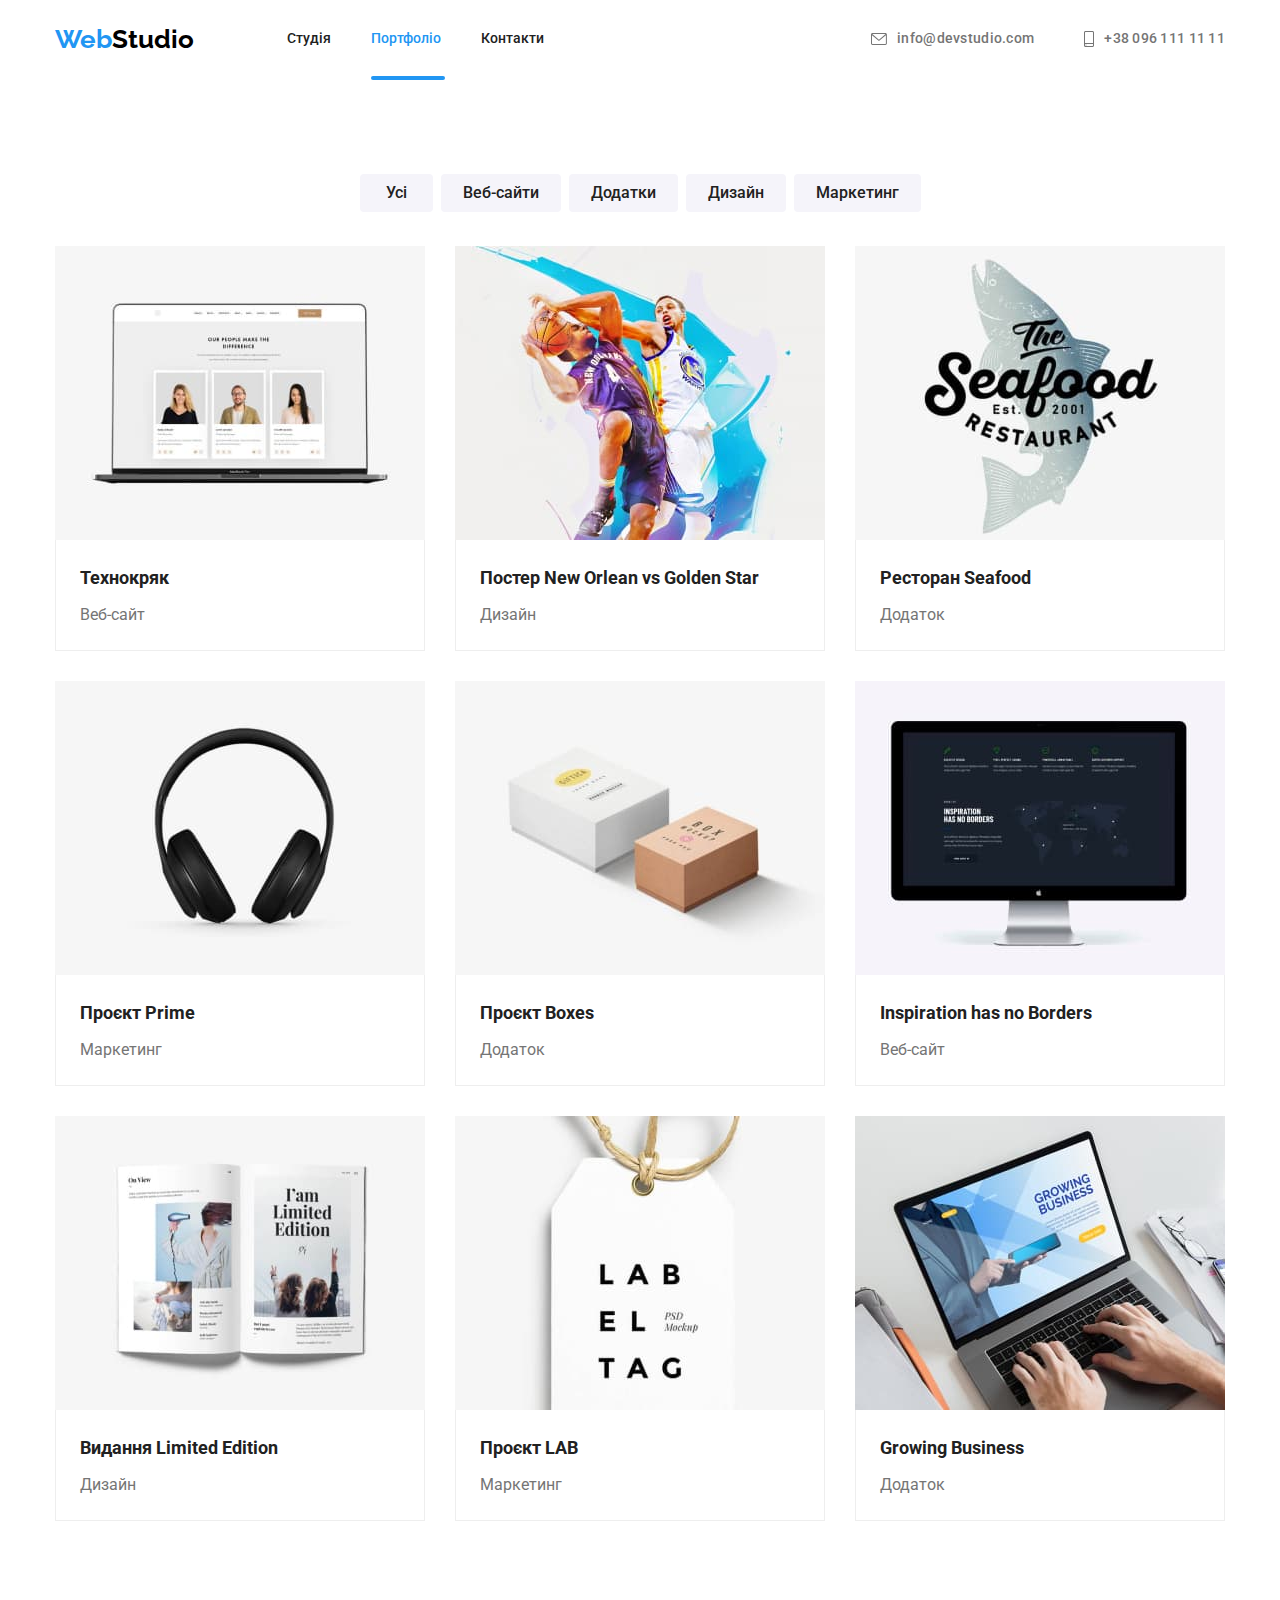
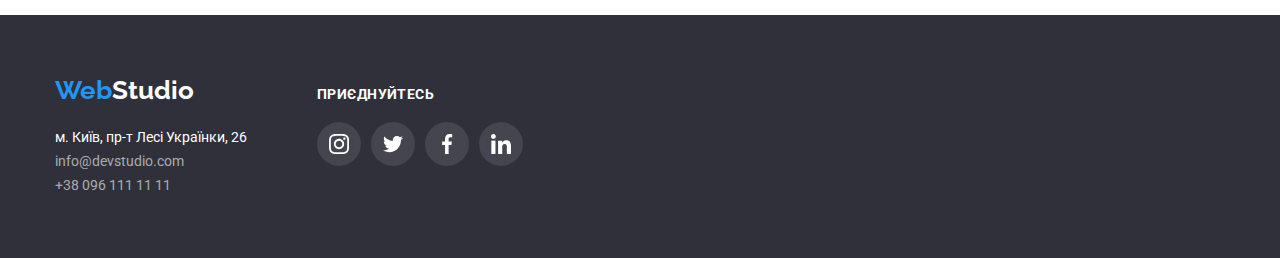
==== portfolio.html @ 9f0203d3 "update" ====
<!DOCTYPE html>
<html lang="uk">

<head>
   <meta charset="UTF-8">
   <meta http-equiv="X-UA-Compatible" content="IE=edge">
   <meta name="viewport" content="width=device-width, initial-scale=1.0">
   <title>Document</title>
   <link rel="preconnect" href="https://fonts.googleapis.com">
   <link rel="preconnect" href="https://fonts.gstatic.com" crossorigin>
   <link href="https://fonts.googleapis.com/css2?family=Raleway:wght@700&family=Roboto:wght@400;500;700;900&display=swap"
      rel="stylesheet">
   <link rel="stylesheet" href="https://cdn.jsdelivr.net/npm/modern-normalize@1.1.0/modern-normalize.min.css">
   <link rel="stylesheet" href="./css/styles.css">
</head>

<body>
   <header class="main-page-header">
      <div class="container page-header-container">
         <nav class="page-navigation">
            <a href="./index.html" class="page-header-link link" lang="en"><span class="logo">Web</span>Studio</a>
            <ul class="nav-style list">
               <li><a class="nav-style link" href="./index.html">Студія</a></li>
               <li><a class="nav-style link current" href="./portfolio.html">Портфоліо</a></li>
               <li><a class="nav-style link" href="">Контакти</a></li>
            </ul>
         </nav>
         <ul class="contacts-list list">
            <li><a class="contacts-link link" href="mailto:info@devstudio.com">
                  <svg class="contacts-icon" width="16" height="12">
                     <use href="./images/sprite.svg#icon-envelope"></use>
                  </svg>
                  info@devstudio.com</a></li>
            <li><a class="contacts-link link" href="tel:+380961111111">
                  <svg class="contacts-icon" width="10" height="16">
                     <use href="./images/sprite.svg#icon-smartphone"></use>
                  </svg>
                  +38 096 111 11 11</a></li>
         </ul>
      </div>
   </header>
   <main>
      <section class="projects section">
         <div class="container">
            <h1 class="visually-hidden">Проєкти</h1>
            <ul class="projects-filter list">
               <li><button type="button" class="button-secondary">Усі</button></li>
               <li><button type="button" class="button-secondary">Веб-сайти</button></li>
               <li><button type="button" class="button-secondary">Додатки</button></li>
               <li><button type="button" class="button-secondary">Дизайн</button></li>
               <li><button type="button" class="button-secondary">Маркетинг</button></li>
            </ul>
            <ul class="projects-list list">
               <li class="projects-list-item">
                  <a href="" class="projects-link link">
                     <div class="projects-thumb">
                        <img src="./images/img-8.jpg" alt="фото працівників у ноутбуці" width="370">
                        <div class="projects-overlay">
                           <p class="projects-overlay-text">Ресурс пропонує комплексні пропозиції з різним рівнем функціоналу та сервісів.
                              Все це дозволить відвідувачу
                              отримати
                              вичерпні відомості про компанію чи приватну особу.</p>
                        </div>
                     </div>
                     <div class="projects-card-wrapper">
                        <h2 class="projects-title">Технокряк</h2>
                        <p class="projects-text">Веб-сайт</p>
                     </div>
                  </a>                                    
               </li>
               <li class="projects-list-item">
                  <a href="" class="projects-link link">
                     <div class="projects-thumb">
                        <img src="./images/img-9.jpg" alt="фото двох баскетболістів" width="370">
                        <div class="projects-overlay">
                           <p class="projects-overlay-text">Ресурс пропонує комплексні пропозиції з різним рівнем функціоналу та
                              сервісів.
                              Все це дозволить відвідувачу
                              отримати
                              вичерпні відомості про компанію чи приватну особу.</p>
                        </div>
                     </div>
                     <div class="projects-card-wrapper">
                        <h2 class="projects-title">Постер New Orlean vs Golden Star</h2>
                        <p class="projects-text">Дизайн</p>
                     </div>
                  </a>
               </li>
               <li class="projects-list-item">
                  <a href="" class="projects-link link">
                     <div class="projects-thumb">
                        <img src="./images/img-10.jpg" alt="логотип ресторану" width="370">
                        <div class="projects-overlay">
                           <p class="projects-overlay-text">Ресурс пропонує комплексні пропозиції з різним рівнем функціоналу та
                              сервісів.
                              Все це дозволить відвідувачу
                              отримати
                              вичерпні відомості про компанію чи приватну особу.</p>
                        </div>
                     </div>
                     <div class="projects-card-wrapper">
                        <h2 class="projects-title">Ресторан Seafood</h2>
                        <p class="projects-text">Додаток</p>
                     </div>
                  </a>
               </li>
               <li class="projects-list-item">
                  <a href="" class="projects-link link">
                     <div class="projects-thumb">
                        <img src="./images/img-11.jpg" alt="фото навушників" width="370">
                        <div class="projects-overlay">
                           <p class="projects-overlay-text">Ресурс пропонує комплексні пропозиції з різним рівнем функціоналу та
                              сервісів.
                              Все це дозволить відвідувачу
                              отримати
                              вичерпні відомості про компанію чи приватну особу.</p>
                        </div>
                     </div>
                     <div class="projects-card-wrapper">
                        <h2 class="projects-title">Проєкт Prime</h2>
                        <p class="projects-text">Маркетинг</p>
                     </div>
                  </a>
               </li>
               <li class="projects-list-item">
                  <a href="" class="projects-link link">
                     <div class="projects-thumb">
                        <img src="./images/img-12.jpg" alt="фото двох маленьких коробочок" width="370">
                        <div class="projects-overlay">
                           <p class="projects-overlay-text">Ресурс пропонує комплексні пропозиції з різним рівнем функціоналу та
                              сервісів.
                              Все це дозволить відвідувачу
                              отримати
                              вичерпні відомості про компанію чи приватну особу.</p>
                        </div>
                     </div>
                     <div class="projects-card-wrapper">
                        <h2 class="projects-title">Проєкт Boxes</h2>
                        <p class="projects-text">Додаток</p>
                     </div>
                  </a>
               </li>
               <li class="projects-list-item">
                  <a href="" class="projects-link link">
                     <div class="projects-thumb">
                        <img src="./images/img-13.jpg" alt="фото монітору" width="370">
                        <div class="projects-overlay">
                           <p class="projects-overlay-text">Ресурс пропонує комплексні пропозиції з різним рівнем функціоналу та
                              сервісів.
                              Все це дозволить відвідувачу
                              отримати
                              вичерпні відомості про компанію чи приватну особу.</p>
                        </div>
                     </div>
                     <div class="projects-card-wrapper">
                        <h2 class="projects-title">Inspiration has no Borders</h2>
                        <p class="projects-text">Веб-сайт</p>
                     </div>
                  </a>
               </li>
               <li class="projects-list-item">
                  <a href="" class="projects-link link">
                     <div class="projects-thumb">
                        <img src="./images/img-14.jpg" alt="фото розгорнутого журналу" width="370">
                        <div class="projects-overlay">
                           <p class="projects-overlay-text">Ресурс пропонує комплексні пропозиції з різним рівнем функціоналу та
                              сервісів.
                              Все це дозволить відвідувачу
                              отримати
                              вичерпні відомості про компанію чи приватну особу.</p>
                        </div>
                     </div>
                     <div class="projects-card-wrapper">
                        <h2 class="projects-title">Видання Limited Edition</h2>
                        <p class="projects-text">Дизайн</p>
                     </div>
                  </a>
               </li>
               <li class="projects-list-item">
                  <a href="" class="projects-link link">
                     <div class="projects-thumb">
                        <img src="./images/img-15.jpg" alt="фото бірки" width="370">
                        <div class="projects-overlay">
                           <p class="projects-overlay-text">Ресурс пропонує комплексні пропозиції з різним рівнем функціоналу та
                              сервісів.
                              Все це дозволить відвідувачу
                              отримати
                              вичерпні відомості про компанію чи приватну особу.</p>
                        </div>
                     </div>
                     <div class="projects-card-wrapper">
                        <h2 class="projects-title">Проєкт LAB</h2>
                        <p class="projects-text">Маркетинг</p>
                     </div>
                  </a>
               </li>
               <li class="projects-list-item">
                  <a href="" class="projects-link link">
                     <div class="projects-thumb">
                        <img src="./images/img-16.jpg" alt="фото розгорнутого ноутбуку" width="370">
                        <div class="projects-overlay">
                           <p class="projects-overlay-text">Ресурс пропонує комплексні пропозиції з різним рівнем функціоналу та
                              сервісів.
                              Все це дозволить відвідувачу
                              отримати
                              вичерпні відомості про компанію чи приватну особу.</p>
                        </div>
                     </div>
                     <div class="projects-card-wrapper">
                        <h2 class="projects-title">Growing Business</h2>
                        <p class="projects-text">Додаток</p>
                     </div>
                  </a>
               </li>
            </ul>
         </div>         
      </section>
   </main>
   <footer class="page-footer">
      <div class="footer-box container">
         <div class="main-footer">
            <div class="page-footer-logo">
               <a href="./index.html" class="page-footer-link link" lang="en"><span class="logo">Web</span>Studio</a>
               </div>
               <address>
                  <ul class="address list">
                     <li><a class="address-text link"
                           href="https://www.google.com.ua/maps/place/%D0%B1%D1%83%D0%BB.+%D0%9B%D0%B5%D1%81%D0%B8+%D0%A3%D0%BA%D1%80%D0%B0%D0%B8%D0%BD%D0%BA%D0%B8,+26,+%D0%9A%D0%B8%D0%B5%D0%B2,+02000/@50.426584,30.5339011,17z/data=!3m1!4b1!4m5!3m4!1s0x40d4cf0e033ecbe9:0x57a4dffefec77da0!8m2!3d50.4265807!4d30.5383859?hl=ru"
                           target="_blank" rel="noopener noreferrer">м. Київ, пр-т Лесі Українки, 26</a></li>
                     <li><a class="address-link link" href="mailto:info@devstudio.com">info@devstudio.com</a></li>
                     <li><a class="address-link link" href="tel:+380961111111">+38 096 111 11 11</a></li>
                  </ul>
               </address>
         </div>
   
         <div class="footer-wrapper">
            <p class="footer-text">приєднуйтесь</p>
            <ul class="footer-list list">
               <li class="footer-list-item">
                  <a href="" class="footer-list-link">
                     <svg class="footer-list-icon" width="20" height="20">
                        <use href="./images/sprite.svg#icon-instagram"></use>
                     </svg>
                  </a>
               </li>
               <li class="footer-list-item">
                  <a href="" class="footer-list-link">
                     <svg class="footer-list-icon" width="20" height="20">
                        <use href="./images/sprite.svg#icon-twitter"></use>
                     </svg>
                  </a>
               </li>
               <li class="footer-list-item">
                  <a href="" class="footer-list-link">
                     <svg class="footer-list-icon" width="20" height="20">
                        <use href="./images/sprite.svg#icon-facebook"></use>
                     </svg>
                  </a>
               </li>
               <li class="footer-list-item">
                  <a href="" class="footer-list-link">
                     <svg class="footer-list-icon" width="20" height="20">
                        <use href="./images/sprite.svg#icon-linkedin"></use>
                     </svg>
                  </a>
               </li>
            </ul>
         </div>
      </div>
   </footer>
</body>

</html>
---- css/styles.css ----
:root {
   --primary-font: Roboto, sans-serif;
   --primary-text-color: #757575;
   --title-text-color: #212121;
   --accent-color: #2196F3;
   --primary-bg-color: #FFFFFF;
   --header-logo-color: #000000;
   --address-link-color: rgba(255, 255, 255, 0.6);
   --hero-footer-bg-color: #2F303A;
   --button-hover-focus-bg-color: #188CE8;
   --projects-card-border-color: #EEEEEE;
   --button-secondary-bg-color: #F5F4FA;
   --icons-color: #AFB1B8;
   --transition-dur-and-func: 250ms cubic-bezier(0.4, 0, 0.2, 1);
}

h1,
h2,
h3,
h4,
h5,
h6,
p {
   margin-top: 0;
   margin-bottom: 0;
}

ul,
ol {
   margin-top: 0;
   margin-bottom: 0;
   padding-left: 0;
}

img {
   display: block;
}

.list {
   list-style: none;
}

.link {
   text-decoration: none;
}

button {
   cursor: pointer;
}

body {
   background-color: var(--primary-bg-color);
   color: var(--primary-text-color);
   font-family: var(--primary-font)
}

.container {
   width: 1200px;
   margin-left: auto;
   margin-right: auto;
   padding-left: 15px;
   padding-right: 15px;
}

.section {
   padding-top: 94px;
   padding-bottom: 94px;
}

.visually-hidden {
   position: absolute;
   width: 1px;
   height: 1px;
   margin: -1px;
   border: 0;
   padding: 0;

   white-space: nowrap;
   clip-path: inset(100%);
   clip: rect(0 0 0 0);
   overflow: hidden;
}

/* ====================Header==================== */

.page-header-container {
   display: flex;
   align-items: center;
   justify-content: space-between;
   padding-top: 24px;
   padding-bottom: 25px;
}
/* .main-page-header::after {
   position: absolute;
   display: block;
   content: '';
   width: 100%;
   height: 4px;
   background-color: var(--accent-color);
   top:0;
   left:0;
   border-radius: 2px;   
} */
.nav-style.current {
   position: relative;
}

.nav-style.current::after {
   position: absolute;
      display: block;
      content: '';
      width: 105%;
      height: 4px;
      background-color: var(--accent-color);
      bottom: -33px;
      left: 0;
      border-radius: 2px;      
}

.page-navigation {
   display: flex;
   align-items: center;
   column-gap: 93px;
}

.contacts-list {
   display: flex;
   align-items: center;
   column-gap: 50px;
   font-family: 'Roboto';
   font-style: normal;
   font-weight: 500;
   font-size: 14px;
   line-height: 16px;
   letter-spacing: 0.02em;
}

.page-header-link {
   color: var(--header-logo-color) ;
   font-family: Raleway, sans-serif;
   font-weight: 700;
   font-size: 26px;
   line-height: 1.19;
   transition: color var(--transition-dur-and-func);
}
.page-header-link:hover, .page-header-link:focus {
   color: var(--accent-color);   
}

.logo {
   color: var(--accent-color);
   font-family: Raleway, sans-serif;
   font-weight: 700;
   font-size: 26px;
   line-height: 1.19;   
}

.nav-style {
   display: flex;
   column-gap: 40px;
   color: var(--title-text-color);
   font-family: Roboto, sans-serif;
   font-weight: 500;
   font-size: 14px;
   line-height: 1.14;
   transition: color var(--transition-dur-and-func);
}
.nav-style:hover,
.nav-style:focus {
   color: var(--accent-color);   
}
.nav-style .current {
   color: var(--accent-color);   
}
.contacts-link {
   color: var(--primary-text-color);
   font-family: Roboto, sans-serif;
   font-weight: 500;
   font-size: 14px;
   line-height: 1.14;
   display: flex;
   align-items: center;
   justify-content: center;
   transition: color var(--transition-dur-and-func);
}

.contacts-link:hover, .contacts-link:focus {
   color: var(--accent-color);   
}

.contacts-icon {
   fill: var(--primary-text-color);
   margin-right: 10px;
   transition: fill var(--transition-dur-and-func);
}

.contacts-link:hover .contacts-icon,
.contacts-link:focus .contacts-icon {
   fill: var(--accent-color);   
}


/* ====================hero======================= */
.hero {
   background-color: var(--hero-footer-bg-color);
   background-image:
   linear-gradient(rgba(47, 48, 58, 0.4), rgba(47, 48, 58, 0.4)), url('../images/img-theme.jpg');
   text-align: center;
   padding-bottom: 200px;
   padding-top: 200px;
   background-repeat: no-repeat;
   background-size: cover;
}


.hero-title {
   color: var(--primary-bg-color) ;
   font-style: normal;
   font-weight: 900;
   font-size: 44px;
   line-height: 1.36;
   text-align: center;
   text-transform: uppercase;
   margin-bottom: 30px;
   width: 696px;
   margin-left: auto;
   margin-right: auto;
}

.button {
   color: var(--primary-bg-color);
   background-color: var(--accent-color);
   border: none;
   cursor: pointer;
   font-family: 'Roboto';
   font-weight: 700;
   font-size: 16px;
   line-height: 1.88;
   border-radius: 4px;
   padding: 10px 32px;
   letter-spacing: 0.06em;
   display: inline-block;
   min-width: 216px;
   transition: color var(--transition-dur-and-func), background-color var(--transition-dur-and-func);
}

.button:hover,
.button:focus {
   color: var(--primary-bg-color) ;
   background-color: var(--button-hover-focus-bg-color);   
}

/* =========================feature====================== */

.feature {
   padding-bottom: 47px;
   padding-top: 94px;
}
.feature-title {
   color: var(--title-text-color);
   font-weight: 700;
   font-size: 14px;
   line-height: 1.14;
   margin-bottom: 10px;
}
.feature-text {
   font-weight: 400;
   font-size: 14px;
   line-height: 1.71;
}
.feature-list {
   display: flex;
   flex-wrap: wrap;
   gap: 30px;
}
.feature-list-item {
   flex-basis: calc((100% - 3 * 30px) / 4);
}

.feature-icon-box {
   display: flex;
   justify-content: center;
   align-items: center;
   margin-bottom: 30px;
   padding: 25px 100px;
   background-color: var(--button-secondary-bg-color);
}

/* =================example===================== */
.example {
   padding-top: 47px;
   padding-bottom: 94px;
}
.example-section-title {
   color: var(--title-text-color);
   font-weight: 700;
   font-size: 36px;
   line-height: 1.17;
   margin-bottom: 50px;
   text-align: center;   
}
.example-list {
   display: flex;
   flex-wrap: wrap;
   gap: 30px;
}
.example-list-item {
   flex-basis: calc((100% - 2 * 30px) / 3);
   position: relative;
}

.example-text {
   color: var(--primary-bg-color);
   background: rgba(47, 48, 58, 0.8);
   width: 370px;
   font-weight: 700;
   font-size: 14px;
   line-height: 1.14;
   text-align: center;
   letter-spacing: 0.03em;
   text-transform: uppercase;
   padding-top: 27px;
   padding-bottom: 27px;
   position: absolute;
   bottom: 0;
   left: 0;
}

/* =======================team===================== */
.team {
   background-color: var(--button-secondary-bg-color) ;
}

.team-section-title {
   color: var(--title-text-color) ;
   font-weight: 700;
   font-size: 36px;
   line-height: 1.17;
   margin-bottom: 50px;
   text-align: center;
}
.team-title {
   color: var(--title-text-color);
   font-weight: 500;
   font-size: 16px;
   line-height: 1.19;
   margin-bottom: 10px;
}
.team-text {
   font-weight: 400;
   font-size: 16px;
   line-height: 1.19;
   margin-bottom: 16px;   
}
.team-list {
   display: flex;
   flex-wrap: wrap;
   gap: 30px;
}
.team-list-item {
   flex-basis: calc((100% - 3 * 30px) / 4);
   box-shadow: 0px 1px 3px rgba(0, 0, 0, 0.12), 0px 1px 1px rgba(0, 0, 0, 0.14), 0px 2px 1px rgba(0, 0, 0, 0.2);
      border-radius: 0px 0px 4px 4px;
}
.team-card-wrapper {
   background-color: var(--primary-bg-color) ;
   padding-top: 30px;
   padding-bottom: 30px;
   text-align: center;
   border-top: none;
   border-right: var(--projects-card-border-color);
   border-left: var(--projects-card-border-color);
   border-bottom: var(--projects-card-border-color);
}

.social-list {
   display: flex;
   justify-content: center;
   column-gap: 10px;
}

.social-list-item {

}

.social-list-link {
   display: flex;
   justify-content: center;
   align-items: center;
   width: 44px;
   height: 44px;
   border-radius: 50%;
   background-color: var(--primary-bg-color);
   transition: background-color var(--transition-dur-and-func);
}

.social-list-link:hover,
.social-list-link:focus {
   background-color: var(--accent-color);   
}

.social-list-link:hover .social-list-icon,
.social-list-link:focus .social-list-icon {
   fill: var(--primary-bg-color);   
}

.social-list-icon {
   fill: var(--icons-color);
   transition: fill var(--transition-dur-and-func);
}


/* ======================clients================== */
.clients-section-title {
   color: var(--title-text-color);
   font-weight: 700;
   font-size: 36px;
   line-height: 1.17;
   text-align: center;
   letter-spacing: 0.03em;
   margin-bottom: 50px;
}

.clients-list {
   display: flex;
   justify-content: center;
   column-gap: 30px;
}

.clients-list-item {
   fill: var(--primary-text-color);
}

.clients-list-link {
   display: flex;
   justify-content: center;
   align-items: center;
   box-sizing: border-box;
   border: 1px solid var(--icons-color);
   width: 170px;
   height: 92px;
   border-radius: 4px;
   background-color: var(--primary-bg-color);
   transition: border-color var(--transition-dur-and-func);
}

.clients-list-icon {
   fill: var(--icons-color);
   transition: fill var(--transition-dur-and-func);
}

.clients-list-link:hover, .clients-list-link:focus {
   border-color: var(--accent-color);   
}

.clients-list-link:hover .clients-list-icon,
.clients-list-link:focus .clients-list-icon {
   fill: var(--accent-color);   
}


/* =======================footer=================== */

.page-footer {
   background-color: var(--hero-footer-bg-color);
   padding-top: 60px;
   padding-bottom: 60px;
   transition: color var(--transition-dur-and-func);
}

.page-footer-link {
   color: var(--primary-bg-color) ;
   font-family: Raleway, sans-serif;
   font-weight: 700;
   font-size: 26px;
   line-height: 1.19;
   margin-bottom: 20px;
   transition: color var(--transition-dur-and-func);
}

.page-footer-link:hover,
.page-footer-link:focus {
   color: var(--accent-color);   
}

.page-footer-logo {
   margin-bottom: 20px;
}
.address-text {
   color: var(--primary-bg-color);
   text-decoration: none;
   font-family: Roboto, sans-serif;
   font-style: normal;
   font-weight: 400;
   font-size: 14px;
   line-height: 1.71;
   transition: color var(--transition-dur-and-func);
}

.address-text:hover,
.address-text:focus {
   color: var(--accent-color);
   transition: color var(--transition-dur-and-func);
}

.address-link {
   color: var(--address-link-color);
   font-family: Roboto, sans-serif;
   font-style: normal;
   font-weight: 400;
   font-size: 14px;
   line-height: 1.71;
   transition: color var(--transition-dur-and-func);
}

.address-link:hover,
.address-link:focus {
   color: var(--accent-color);
   transition: color var(--transition-dur-and-func);
}

.footer-wrapper {
   
}

.footer-text {
   font-family: 'Roboto';
   font-style: normal;
   font-weight: 700;
   font-size: 14px;
   line-height: 16px;
   letter-spacing: 0.03em;
   text-transform: uppercase;
   color: var(--primary-bg-color);
   margin-bottom: 20px;
}

.footer-list {
   display: flex;
   justify-content: center;
   column-gap: 10px;
}

.footer-list-item {

}

.footer-list-link {
   display: flex;
   justify-content: center;
   align-items: center;
   width: 44px;
   height: 44px;
   border-radius: 50%;
   background-color: var(--primary-bg-color);
   background: rgba(255, 255, 255, 0.1);
   transition: background-color var(--transition-dur-and-func);
}

.footer-list-link:hover,
.footer-list-link:focus {
   background-color: var(--accent-color);
   transition: background-color var(--transition-dur-and-func);
}

/* .footer-list-link:hover .footer-list-icon,
.footer-list-link:focus .footer-list-icon {
   fill: var(--primary-bg-color);
} */

.footer-list-icon {
   fill: var(--primary-bg-color);
   transition: fill var(--transition-dur-and-func);
}

.main-footer {
   margin-right: 70px;
}

.footer-box {
   display: flex;
   align-items: baseline;
}

/* =================Portfolio================== */

/* .secondary-page-header::after {
   display: block;
   content: '';
   width: 78px;
   height: 4px;
   background-color: var(--accent-color);
   margin-left: 437px;
   border-radius: 2px;
} */

.projects-filter {
   margin-bottom: 34px;
   display: flex;
   justify-content: center;
   align-items: center;
   column-gap: 8px;
}

.button-secondary {
   text-decoration: none;
   color: var(--title-text-color);
   background-color: var(--button-secondary-bg-color) ;
   min-width: 73px;
   border: none;
   cursor: pointer;
   font-family: 'Roboto';
   font-style: normal;
   font-weight: 500;
   font-size: 16px;
   line-height: 1.63;
   padding: 6px 22px;
   border-radius: 4px;
   transition: color var(--transition-dur-and-func), background-color var(--transition-dur-and-func), box-shadow var(--transition-dur-and-func);
}

.button-secondary:hover,
.button-secondary:focus {
   color: var(--primary-bg-color);
   background-color: var(--accent-color);
   padding: 6px 22px;
   border-radius: 4px;
   box-shadow: 0px 3px 1px rgba(0, 0, 0, 0.1), 0px 1px 2px rgba(0, 0, 0, 0.08), 0px 2px 2px rgba(0, 0, 0, 0.12);
   transition: color var(--transition-dur-and-func), background-color var(--transition-dur-and-func), box-shadow var(--transition-dur-and-func);
}

.projects-list {
   display: flex;
   flex-wrap: wrap;
   gap: 30px;
}
.projects-list-item {
   flex-basis: calc((100% - 8 * 30px) / 9);
   
}

.projects-list-item:hover {
   background: var(--primary-bg-color);
   box-shadow: 0px 1px 1px rgba(0, 0, 0, 0.12), 0px 4px 4px rgba(0, 0, 0, 0.06), 1px 4px 6px rgba(0, 0, 0, 0.16);
   transition: background var(--transition-dur-and-func), box-shadow var(--transition-dur-and-func);
}

.projects-title {
   color: var(--title-text-color);
   font-weight: 700;
   font-size: 18px;
   line-height: 2;
   margin-bottom: 4px;
}
.projects-text {
   font-weight: 400;
   font-size: 16px;
   line-height: 1.88;   
}

.projects-link {
   color: var(--primary-text-color);
}

.projects-thumb {
   position: relative;
   overflow: hidden;
}
.projects-overlay {
   position: absolute;
   height: 100%;
   width: 100%;
   top: 0;
   left: 0;
   transform: translateY(100%);
   transition: transform var(--transition-dur-and-func);

   background: rgba(33, 150, 243, 0.9);
   font-size: 18px;
   line-height: 1.56;
   color: var(--primary-bg-color);
   padding: 63px 24px;
}

.projects-link:hover .projects-overlay,
.projects-link:focus .projects-overlay {
   transform: translateY(0%);
   transition: transform var(--transition-dur-and-func), color var(--transition-dur-and-func);
}

.projects-card-wrapper {
   padding: 20px 24px;
   padding-bottom: 20px;
   border-left: 1px solid var(--projects-card-border-color) ;
   border-right: 1px solid var(--projects-card-border-color) ;
   border-bottom: 1px solid var(--projects-card-border-color) ;
}



/* ====================backdrop=================== */
.backdrop {
   position: fixed;
   top: 0;
   left: 0;
   z-index: 100;
   width: 100%;
   height: 100%;
   background-color: rgba(0, 0, 0, 0.2);
   transition: opacity var(--transition-dur-and-func),
   visibility var(--transition-dur-and-func),
   transform var(--transition-dur-and-func);
}

.backdrop.is-hidden {
   opacity: 0;
   visibility: hidden;
   pointer-events: none;
   transform: scale(2.5);
}

/* ====================backdrop=================== */


/* ====================modal=================== */
.modal {
   position: absolute;
   top: 50%;
   left: 50%;
   transform: translate(-50%, -50%);
   width: 528px;
   height: 581px;
   border-radius: 4px;
   background: rgb(255, 255, 255);
   padding: 40px;
}
.modal-close-button {
   background: var(--primary-bg-color);
   border: 1px solid rgba(0, 0, 0, 0.1);
   position: absolute;
   top: 8px;
   right: 8px;
   display: flex;
   justify-content: center;
   align-items: center;
   width: 30px;
   height: 30px;
   border-radius: 50%;
   padding: 0;
}

.modal-close-button-icon {
   fill: var(--header-logo-color);
   transition: fill var(--transition-dur-and-func);
}

.modal-caption {
   color: var(--title-text-color);
   font-family: 'Roboto';
   font-weight: 700;
   font-size: 20px;
   line-height: 1.15;
   text-align: center;
   margin-bottom: 12px;
}

/* ====================modal=================== */

/* =================modal form================= */

.modal-form {
   display: flex;
   flex-direction: column;
   row-gap: 10px;
}

.modal-form-field-desc {
   display: block;
   font-weight: 400;
   font-size: 12px;
   line-height: 1.17;
   color: var(--primary-text-color);
   margin-bottom: 4px;
}

.modal-form-input-wrapper {
   display: block;
   position: relative;
}

.modal-form-input {
   width: 100%;
   height: 40px;
   border: 1px solid rgba(33, 33, 33, 0.2);
   border-radius: 4px;
   padding-left: 42px;
   transition: border-color var(--transition-dur-and-func);
}

.modal-form-input:focus {
   outline: none;
   border-color: var(--accent-color);
}

.modal-form-icon {
   position: absolute;
   top: 50%;
   left: 12px;
   transform: translateY(-50%);
   display: block;
   background-color: var(--primary-bg-color);
   transition: fill var(--transition-dur-and-func);
}

.modal-form-input:focus + .modal-form-icon {
   fill: var(--accent-color);
}

.modal-form-message {
   resize: none;
   width: 100%;
   height: 120px;
   padding: 12px 16px;
   border: 1px solid rgba(33, 33, 33, 0.2);
   border-radius: 4px;
   transition: border-color var(--accent-color);
}

.modal-form-message::placeholder {
   color: rgba(117, 117, 117, 0.5);
}

.modal-form-message:focus {
   outline: none;
   border-color: var(--accent-color);
}

.modal-form-check-wrapper {
   display: flex;
   align-items: center;
   margin-bottom: 20px;
}

.modal-form-own-check {
   /* border: 0.2px solid var(--primary-bg-color); */
   border: 0.2px solid var(--title-text-color);
   border-radius: 2px;
   cursor: pointer;
   margin-right: 8.38px;
}

.modal-form-check:checked + .modal-form-own-check {
   background-color: var(--accent-color);
   border-color: var(--accent-color);
}

.modal-form-check:checked + .modal-form-own-check {
   outline: 2px solid var(--accent-color);
}

.modal-form-own-check-icon {
   display: none;
}

.modal-form-check:checked + .modal-form-own-check .modal-form-own-check-icon {
   display: block;   
}

.modal-form-btn {
   color: var(--primary-bg-color);
   background-color: var(--accent-color);
   border: none;
   cursor: pointer;
   font-family: 'Roboto';
   font-weight: 700;
   font-size: 16px;
   line-height: 1.88;
   border-radius: 4px;
   padding: 10px 52px;
   letter-spacing: 0.06em;
   display: inline-block;
   align-self: center;
   min-width: 96px;
   transition: color var(--transition-dur-and-func), background-color var(--transition-dur-and-func);
}

.modal-form-btn:hover,
.modal-form-btn:focus {
   color: var(--primary-bg-color);
   background-color: var(--button-hover-focus-bg-color);
}

/* ================/modal form================= */
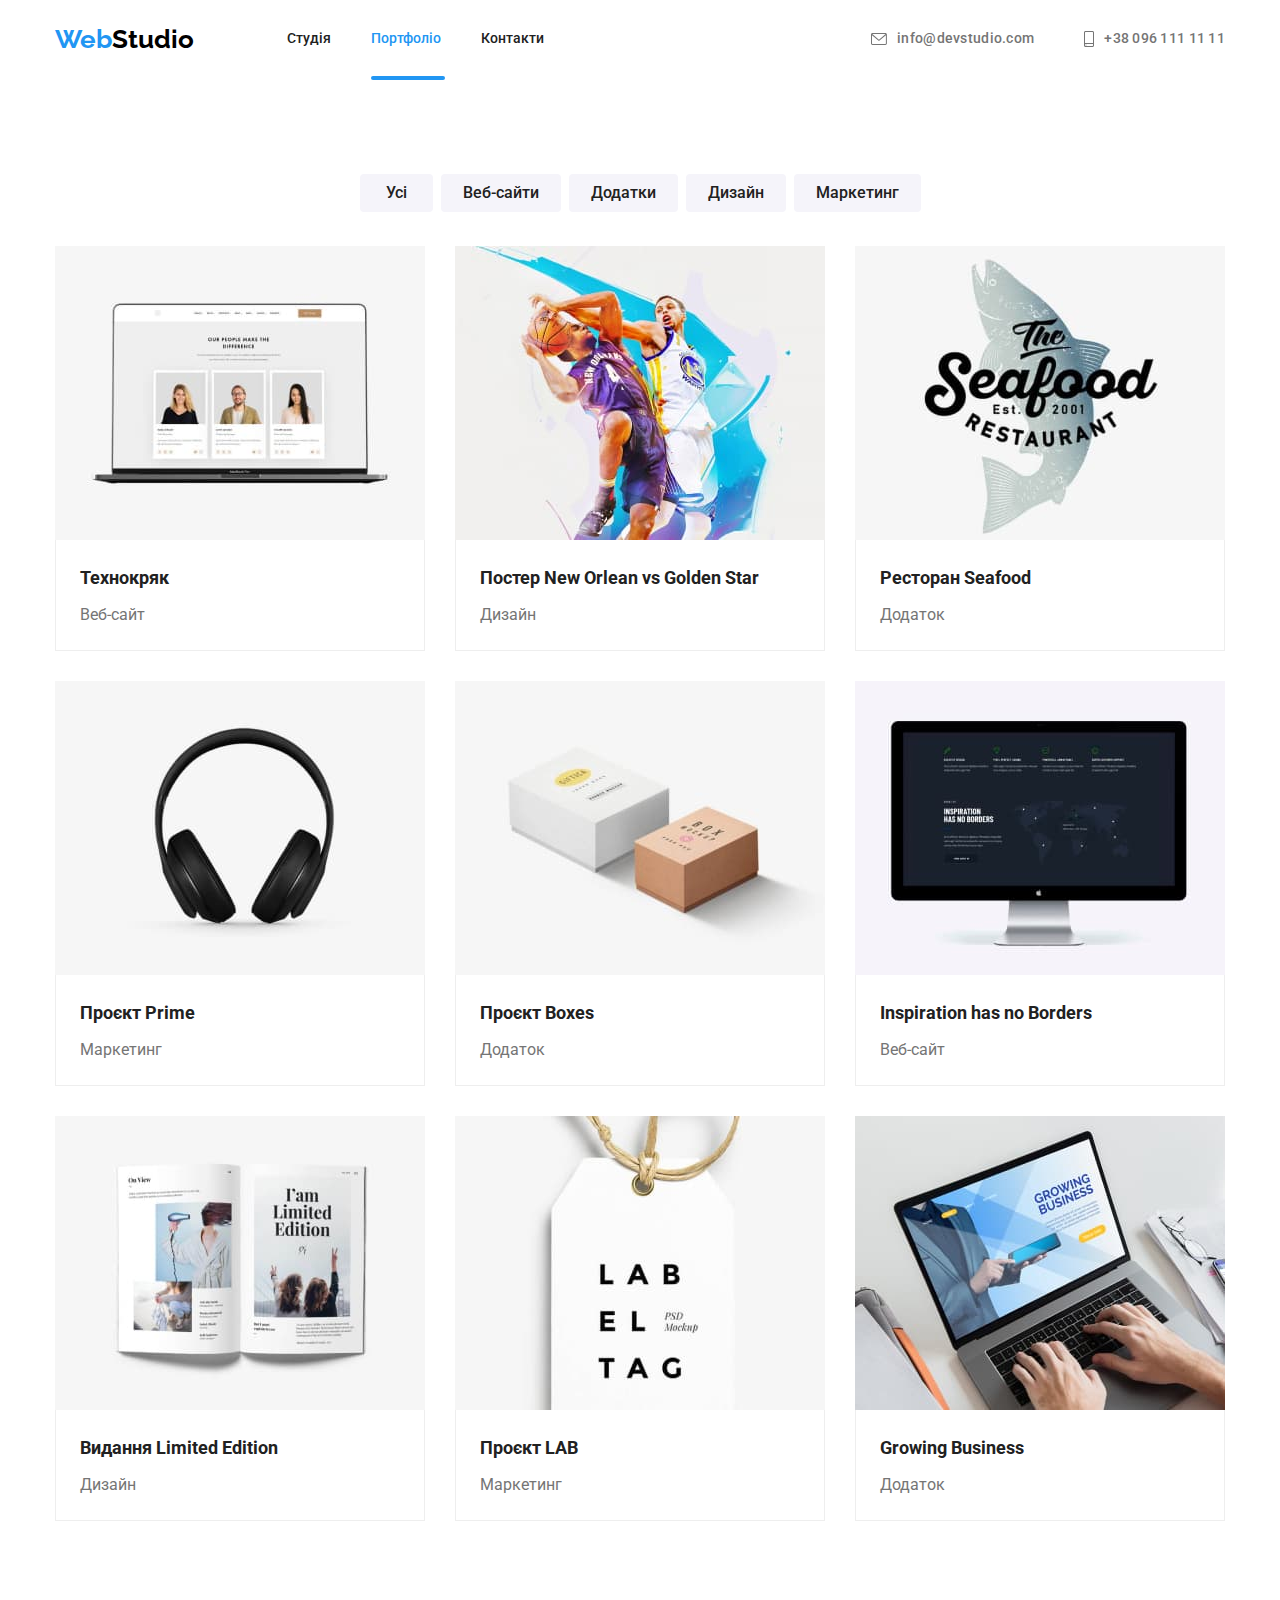
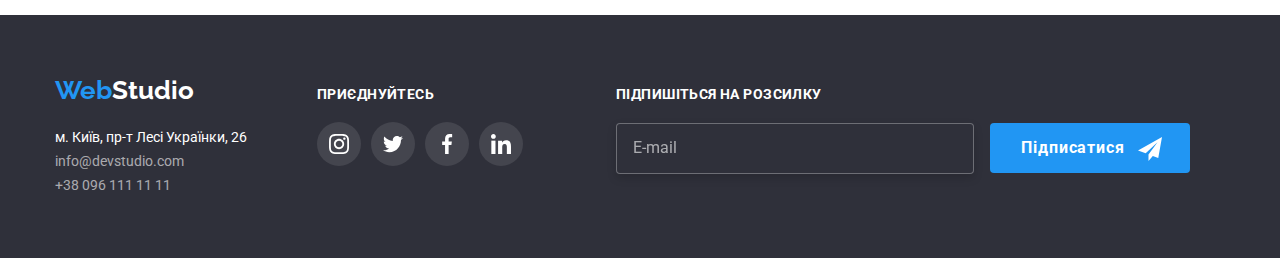
==== commit 9b3eb4b9: "update" ====
--- a/portfolio.html
+++ b/portfolio.html
@@ -266,6 +266,20 @@
                </li>
             </ul>
          </div>
+         <div class="footer-subscribe">
+            <p class="footer-subscribe-text">Підпишіться на розсилку</p>
+            <form class="footer-form">
+               <label for="subscribe" class="visually-hidden">E-mail</label>
+               <span class="footer-form-wrapper">
+                  <input name="user_email" class="footer-form-input" type="mail" id="subscribe" placeholder="E-mail">
+               </span>
+               <button class="footer-form-btn" type="submit">Підписатися
+                  <svg class="footer-form-icon" width="24" height="24">
+                     <use href="./images/icons.svg#icon-send"></use>
+                  </svg>
+               </button>
+            </form>
+         </div>
       </div>
    </footer>
 </body>
--- a/css/styles.css
+++ b/css/styles.css
@@ -520,7 +520,7 @@
 }
 
 .footer-wrapper {
-   
+   margin-right: 93px;
 }
 
 .footer-text {
@@ -580,6 +580,78 @@
 .footer-box {
    display: flex;
    align-items: baseline;
+}
+
+.footer-subscribe {
+   min-width: 570px;
+}
+
+.footer-subscribe-text {
+   margin-bottom: 20px;
+   font-weight: 700;
+   font-size: 14px;
+   line-height: 1.14;
+   letter-spacing: 0.03em;
+   text-transform: uppercase;
+   color: var(--primary-bg-color);
+}
+
+.footer-form-input {
+   width: 358px;
+   padding: 15px 16px;
+   border: 1px solid rgba(255, 255, 255, 0.3);
+   border-radius: 4px;
+   filter: drop-shadow(0px 4px 4px rgba(0, 0, 0, 0.15));
+   background: var(--hero-footer-bg-color);
+   color: var(--primary-bg-color);
+   margin-right: 12px;
+}
+
+.footer-form-input::placeholder {
+   font-weight: 400;
+   font-size: 16px;
+   line-height: 1.25px;
+   color: rgba(255, 255, 255, 0.6);   
+}
+
+.footer-form-wrapper {
+   /* display: block; */
+   /* position: relative;    */
+}
+
+.footer-form-icon {
+   position: absolute;
+   bottom: 0;
+   right: 28px;
+   transform: translateY(-50%);
+}
+
+.footer-form-btn {
+   color: var(--primary-bg-color);
+   background-color: var(--accent-color);
+   border: none;
+   cursor: pointer;
+   position: relative;
+   font-family: 'Roboto';
+   font-weight: 700;
+   font-size: 16px;
+   line-height: 1.88;
+   border-radius: 4px;
+   padding-top: 10px;   
+   padding-bottom: 10px;
+   padding-left: 28px;
+   padding-right: 62px;
+   letter-spacing: 0.06em;
+   display: inline-block;
+   align-items: center;
+   min-width: 200px;
+   transition: color var(--transition-dur-and-func), background-color var(--transition-dur-and-func);
+}
+
+.footer-form-btn:hover,
+.footer-form-btn:focus {
+   color: var(--primary-bg-color);
+   background-color: var(--button-hover-focus-bg-color);
 }
 
 /* =================Portfolio================== */
@@ -754,6 +826,10 @@
    transition: fill var(--transition-dur-and-func);
 }
 
+.modal-close-button-icon:hover {
+   fill: var(--accent-color);
+}
+
 .modal-caption {
    color: var(--title-text-color);
    font-family: 'Roboto';
@@ -835,37 +911,6 @@
    border-color: var(--accent-color);
 }
 
-.modal-form-check-wrapper {
-   display: flex;
-   align-items: center;
-   margin-bottom: 20px;
-}
-
-.modal-form-own-check {
-   /* border: 0.2px solid var(--primary-bg-color); */
-   border: 0.2px solid var(--title-text-color);
-   border-radius: 2px;
-   cursor: pointer;
-   margin-right: 8.38px;
-}
-
-.modal-form-check:checked + .modal-form-own-check {
-   background-color: var(--accent-color);
-   border-color: var(--accent-color);
-}
-
-.modal-form-check:checked + .modal-form-own-check {
-   outline: 2px solid var(--accent-color);
-}
-
-.modal-form-own-check-icon {
-   display: none;
-}
-
-.modal-form-check:checked + .modal-form-own-check .modal-form-own-check-icon {
-   display: block;   
-}
-
 .modal-form-btn {
    color: var(--primary-bg-color);
    background-color: var(--accent-color);
@@ -881,7 +926,8 @@
    display: inline-block;
    align-self: center;
    min-width: 96px;
-   transition: color var(--transition-dur-and-func), background-color var(--transition-dur-and-func);
+   transition: color var(--transition-dur-and-func), background-color var(--transition-dur-and-func), filter var(--transition-dur-and-func);
+   filter: drop-shadow(0px 4px 4px rgba(0, 0, 0, 0.25));
 }
 
 .modal-form-btn:hover,
@@ -890,4 +936,41 @@
    background-color: var(--button-hover-focus-bg-color);
 }
 
+.modal-form-link {
+   color: var(--accent-color);
+}
+
+.modal-form-check-wrapper {
+   display: flex;
+   align-items: center;
+   margin-bottom: 20px;
+}
+
+.modal-form-own-check {
+   border: 1px solid var(--title-text-color);
+   border-radius: 2px;
+   cursor: pointer;
+   margin-right: 10px;
+}
+
+.modal-form-check:checked + .modal-form-own-check {
+   background-color: var(--accent-color);
+   border-color: var(--accent-color);
+   border: none;
+}
+
+.modal-form-check:focus + .modal-form-own-check {
+   outline: 2px solid var(--accent-color);
+   border: none;   
+}
+
+.modal-form-own-check-icon {
+   display: none;
+   fill: var(--primary-bg-color);
+}
+
+.modal-form-check:checked + .modal-form-own-check .modal-form-own-check-icon {
+   display: block;
+}
+
 /* ================/modal form================= */